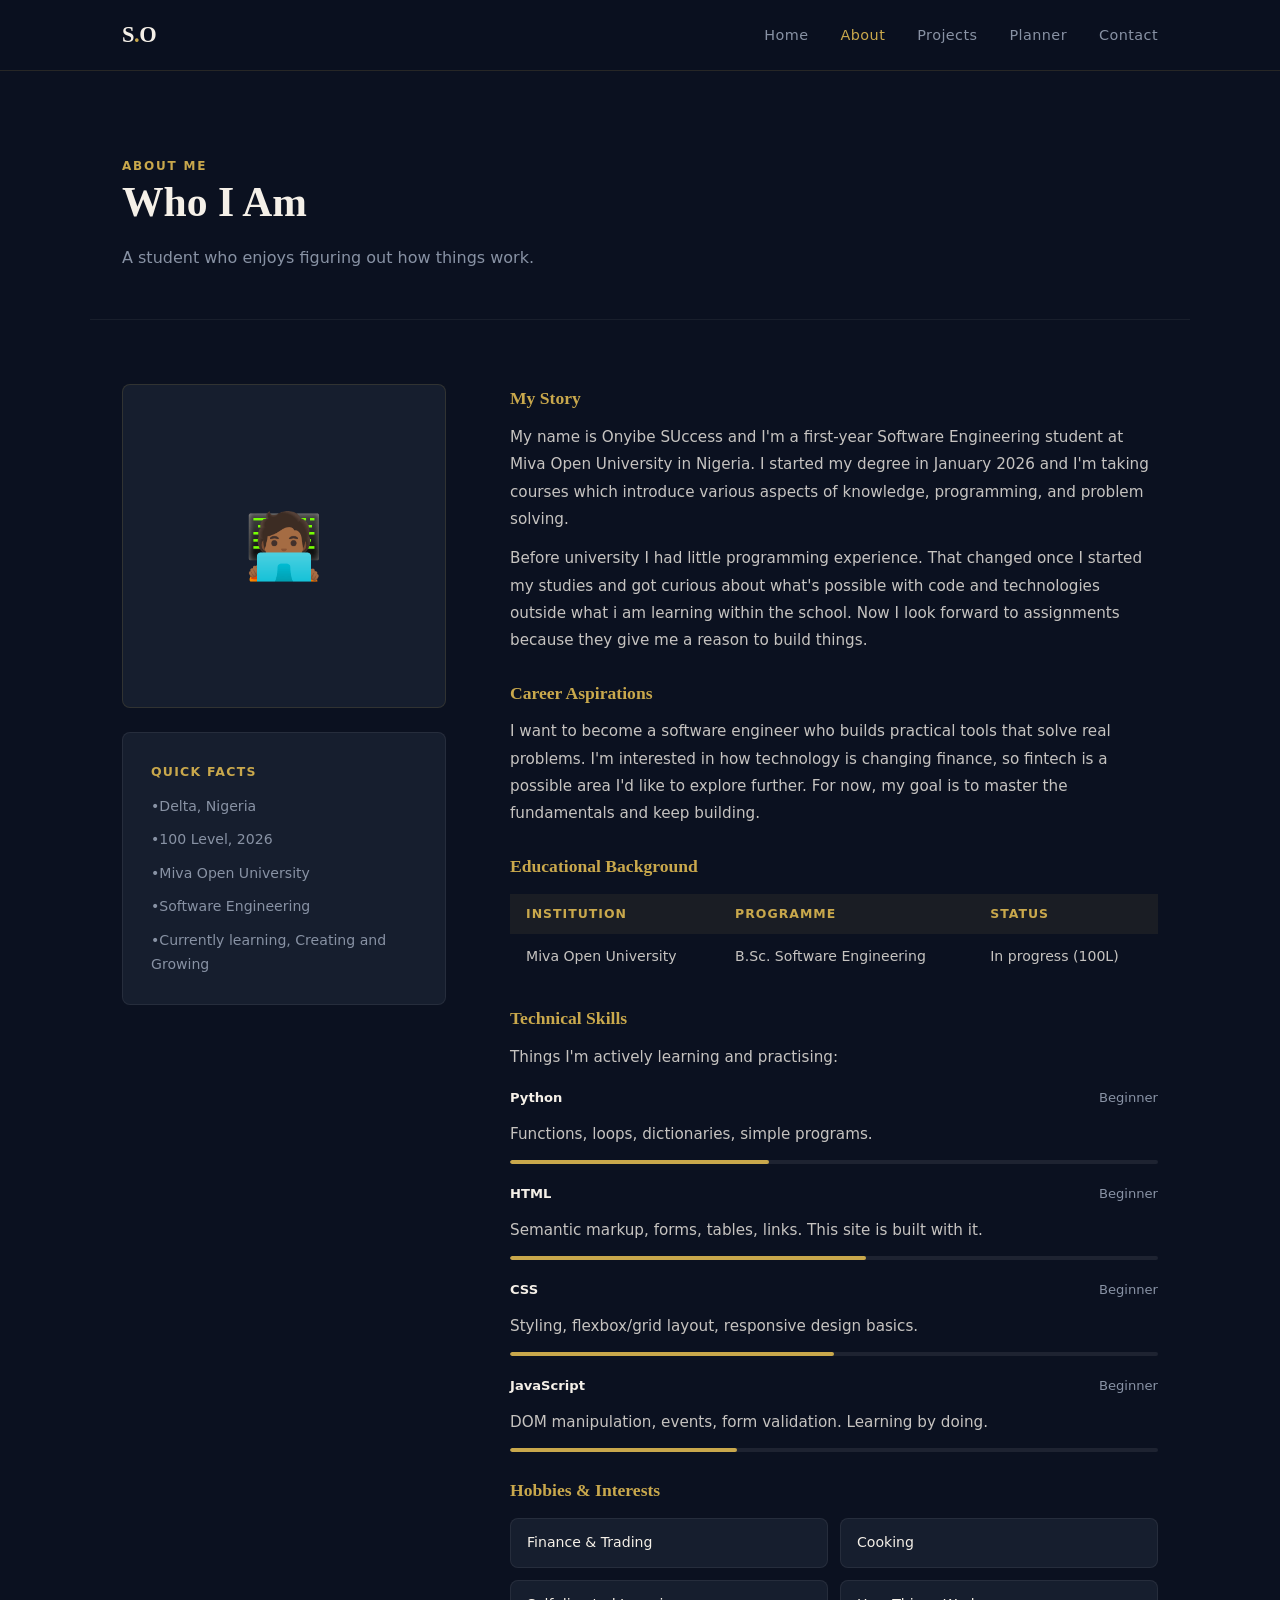
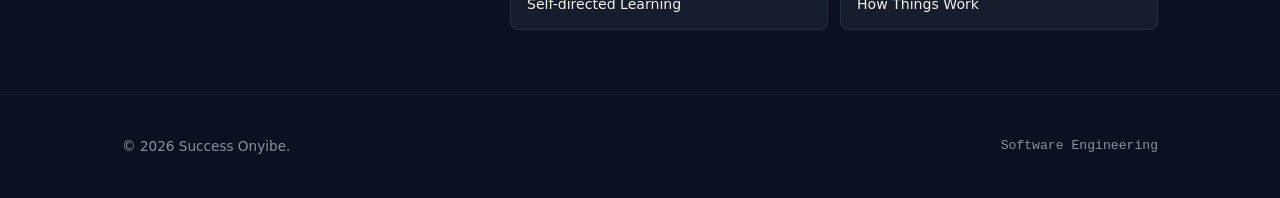
==== about.html @ 8c94c054 "Adding project files" ====
<!DOCTYPE html>
<html lang="en">
<head>
  <meta charset="UTF-8" />
  <meta name="viewport" content="width=device-width, initial-scale=1.0" />
  <title>About Me</title>
  <link rel="stylesheet" href="style.css" />
</head>
<body>
  <header>
    <nav>
      <a href="index.html" class="nav-logo">S<span>.</span>O</a>
      <ul class="nav-links" id="nav-links">
        <li><a href="index.html">Home</a></li>
        <li><a href="about.html" aria-current="page">About</a></li>
        <li><a href="projects.html">Projects</a></li>
        <li><a href="planner.html">Planner</a></li>
        <li><a href="contact.html">Contact</a></li>
      </ul>
      <button class="hamburger" id="hamburger" aria-label="Toggle navigation" aria-expanded="false">
        <span></span><span></span><span></span>
      </button>
    </nav>
  </header>

  <main id="main">

    <div class="page-hero">
      <span class="section-label">About Me</span>
      <h1 class="section-title">Who I Am</h1>
      <p style="color:var(--slate); max-width:520px;">
        A student who enjoys figuring out how things work.
      </p>
    </div>

    <div class="container">
      <div class="about-grid">

        <div>
          <div class="about-photo">
            🧑🏾‍💻
            <!-- <img src="photo.jpg" alt="Success Onyibe" /> -->
          </div>

          <div class="card" style="margin-top:1.5rem;">
            <p style="font-size:0.78rem; font-weight:700; letter-spacing:0.1em; text-transform:uppercase; color:var(--gold); margin-bottom:0.75rem;">Quick Facts</p>
            <ul style="display:flex; flex-direction:column; gap:0.6rem;">
              <li style="font-size:0.88rem; color:var(--slate);"> •Delta, Nigeria</li>
              <li style="font-size:0.88rem; color:var(--slate);"> •100 Level, 2026</li>
              <li style="font-size:0.88rem; color:var(--slate);"> •Miva Open University</li>
              <li style="font-size:0.88rem; color:var(--slate);"> •Software Engineering</li>
              <li style="font-size:0.88rem; color:var(--slate);"> •Currently learning, Creating and Growing</li>
            </ul>
          </div>
        </div>

        <div class="about-info">

          <h3>My Story</h3>
          <p>
            My name is Onyibe SUccess and I'm a first-year Software Engineering student at
            Miva Open University in Nigeria. I started my degree in January 2026 and I'm taking
            courses which introduce various aspects of knowledge, programming, and problem solving.
          </p>
          <p style="margin-top:0.75rem;">
            Before university I had little programming experience. That changed once I started
            my studies and got curious about what's possible with code and technologies outside 
            what i am learning within the school. 
            Now I look forward to assignments because they give me a reason to build things.
          </p>

          <h3>Career Aspirations</h3>
          <p>
            I want to become a software engineer who builds practical tools that solve real problems.
            I'm interested in how technology is changing finance, so fintech is a possible area I'd like to
            explore further. For now, my goal is to master the fundamentals and keep building.
          </p>

          <h3>Educational Background</h3>
          <table class="edu-table">
            <thead>
              <tr>
                <th>Institution</th>
                <th>Programme</th>
                <th>Status</th>
              </tr>
            </thead>
            <tbody>
              <tr>
                <td>Miva Open University</td>
                <td>B.Sc. Software Engineering</td>
                <td>In progress (100L)</td>
              </tr>
            </tbody>
          </table>

          <h3>Technical Skills</h3>
          <p>Things I'm actively learning and practising:</p>

          <div style="display:flex; flex-direction:column; gap:1.2rem; margin-top:1rem;">

            <div>
              <div class="skill-bar-label">
                <span class="skill-name">Python</span>
                <span>Beginner</span>
              </div>
              <p class="skill-desc">Functions, loops, dictionaries, simple programs.</p>
              <div class="skill-bar-wrap">
                <div class="skill-bar-track">
                  <div class="skill-bar-fill" style="width:40%"></div>
                </div>
              </div>
            </div>

            <div>
              <div class="skill-bar-label">
                <span class="skill-name">HTML</span>
                <span>Beginner</span>
              </div>
              <p class="skill-desc">Semantic markup, forms, tables, links. This site is built with it.</p>
              <div class="skill-bar-wrap">
                <div class="skill-bar-track">
                  <div class="skill-bar-fill" style="width:55%"></div>
                </div>
              </div>
            </div>

            <div>
              <div class="skill-bar-label">
                <span class="skill-name">CSS</span>
                <span>Beginner</span>
              </div>
              <p class="skill-desc">Styling, flexbox/grid layout, responsive design basics.</p>
              <div class="skill-bar-wrap">
                <div class="skill-bar-track">
                  <div class="skill-bar-fill" style="width:50%"></div>
                </div>
              </div>
            </div>

            <div>
              <div class="skill-bar-label">
                <span class="skill-name">JavaScript</span>
                <span>Beginner</span>
              </div>
              <p class="skill-desc">DOM manipulation, events, form validation. Learning by doing.</p>
              <div class="skill-bar-wrap">
                <div class="skill-bar-track">
                  <div class="skill-bar-fill" style="width:35%"></div>
                </div>
              </div>
            </div>

          </div>

          <h3>Hobbies &amp; Interests</h3>
          <div class="interests-grid">
            <div class="interest-item"> Finance &amp; Trading</div>
            <div class="interest-item"> Cooking</div>
            <div class="interest-item"> Self-directed Learning</div>
            <div class="interest-item"> How Things Work</div>
          </div>

        </div>
      </div>
    </div>

  </main>

  <footer>
    <div class="container footer-inner">
      <p class="footer-copy">&copy; 2026 Success Onyibe.</p>
      <p class="footer-note">Software Engineering</p>
    </div>
  </footer>

  <script src="script.js"></script>
</body>
</html>
---- style.css ----
/* ============================================================
   PORTFOLIO STYLESHEET — Success Onyibe
   All vanilla CSS. No libraries or frameworks.
   ============================================================ */


/* ── 1. CUSTOM PROPERTIES (variables) ── */
:root {
  --navy:      #0B1120;
  --navy-mid:  #111827;
  --navy-card: #161E2E;
  --gold:      #C9A84C;
  --gold-dim:  #a07e30;
  --offwhite:  #F5F0E8;
  --slate:     #8892A4;
  --white:     #ffffff;

  --font-display: Georgia, "Times New Roman", serif;
  --font-body:    system-ui, -apple-system, sans-serif;
  --font-mono:    "Courier New", Courier, monospace;

  --radius:   8px;
  --max-w:    1100px;
  --gap:      2rem;
  --transition: 0.25s ease;
}


/* ── 2. RESET & BASE ── */
*, *::before, *::after {
  box-sizing: border-box;
  margin: 0;
  padding: 0;
}

html {
  scroll-behavior: smooth;
}

body {
  background-color: var(--navy);
  color: var(--offwhite);
  font-family: var(--font-body);
  font-size: 1rem;
  line-height: 1.7;
  min-height: 100vh;
}

img {
  display: block;
  max-width: 100%;
}

a {
  color: var(--gold);
  text-decoration: none;
  transition: opacity var(--transition);
}

a:hover {
  opacity: 0.8;
}

ul {
  list-style: none;
}


/* ── 3. SKIP LINK (accessibility) ── */
.skip-link {
  position: absolute;
  top: -100px;
  left: 1rem;
  background: var(--gold);
  color: var(--navy);
  padding: 0.5rem 1rem;
  border-radius: var(--radius);
  font-weight: 700;
  z-index: 9999;
  transition: top 0.2s;
}

.skip-link:focus {
  top: 1rem;
}


/* ── 4. NAVIGATION ── */
header {
  position: sticky;
  top: 0;
  z-index: 100;
  background: rgba(11, 17, 32, 0.92);
  backdrop-filter: blur(10px);
  border-bottom: 1px solid rgba(201, 168, 76, 0.15);
}

nav {
  max-width: var(--max-w);
  margin: 0 auto;
  padding: 1rem 2rem;
  display: flex;
  align-items: center;
  justify-content: space-between;
}

.nav-logo {
  font-family: var(--font-display);
  font-size: 1.4rem;
  font-weight: 700;
  color: var(--offwhite);
  letter-spacing: -0.02em;
}

.nav-logo span {
  color: var(--gold);
}

.nav-links {
  display: flex;
  gap: 2rem;
}

.nav-links a {
  color: var(--slate);
  font-size: 0.9rem;
  font-weight: 500;
  letter-spacing: 0.03em;
  transition: color var(--transition);
}

.nav-links a:hover,
.nav-links a[aria-current="page"] {
  color: var(--offwhite);
  opacity: 1;
}

.nav-links a[aria-current="page"] {
  color: var(--gold);
}

/* Hamburger (mobile) */
.hamburger {
  display: none;
  flex-direction: column;
  gap: 5px;
  background: none;
  border: none;
  cursor: pointer;
  padding: 4px;
}

.hamburger span {
  display: block;
  width: 24px;
  height: 2px;
  background: var(--offwhite);
  transition: transform var(--transition), opacity var(--transition);
}

.hamburger.open span:nth-child(1) { transform: rotate(45deg) translate(5px, 5px); }
.hamburger.open span:nth-child(2) { opacity: 0; }
.hamburger.open span:nth-child(3) { transform: rotate(-45deg) translate(5px, -5px); }


/* ── 5. LAYOUT HELPERS ── */
.container {
  max-width: var(--max-w);
  margin: 0 auto;
  padding: 0 2rem;
}

.section {
  padding: 5rem 0;
}

.section-label {
  font-size: 0.75rem;
  font-weight: 700;
  letter-spacing: 0.15em;
  text-transform: uppercase;
  color: var(--gold);
  margin-bottom: 0.75rem;
}

.section-title {
  font-family: var(--font-display);
  font-size: clamp(1.8rem, 4vw, 2.6rem);
  font-weight: 700;
  color: var(--offwhite);
  line-height: 1.2;
  margin-bottom: 1rem;
}

.section-sub {
  color: var(--slate);
  max-width: 560px;
  margin-bottom: 3rem;
}

/* divider line */
.divider {
  width: 48px;
  height: 2px;
  background: var(--gold);
  margin: 1rem 0 2rem;
}


/* ── 6. BUTTONS ── */
.btn {
  display: inline-block;
  padding: 0.75rem 1.75rem;
  border-radius: var(--radius);
  font-size: 0.9rem;
  font-weight: 600;
  cursor: pointer;
  transition: transform var(--transition), box-shadow var(--transition);
  border: none;
}

.btn:hover {
  transform: translateY(-2px);
  box-shadow: 0 6px 20px rgba(0,0,0,0.4);
  opacity: 1;
}

.btn-primary {
  background: var(--gold);
  color: var(--navy);
}

.btn-outline {
  background: transparent;
  color: var(--offwhite);
  border: 1px solid rgba(245, 240, 232, 0.3);
}

.btn-outline:hover {
  border-color: var(--gold);
  color: var(--gold);
}


/* ── 7. HERO SECTION ── */
#hero {
  min-height: 100vh;
  display: flex;
  flex-direction: column;
  justify-content: center;
  padding: 6rem 2rem 4rem;
  max-width: var(--max-w);
  margin: 0 auto;
}

.hero-greeting {
  font-family: var(--font-mono);
  font-size: 0.9rem;
  color: var(--gold);
  margin-bottom: 1.25rem;
  display: flex;
  align-items: center;
  gap: 0.5rem;
}

.hero-greeting::before {
  content: ">";
  font-weight: 700;
}

.hero-name {
  font-family: var(--font-display);
  font-size: clamp(2.8rem, 8vw, 5.5rem);
  font-weight: 700;
  line-height: 1.05;
  color: var(--offwhite);
  letter-spacing: -0.03em;
  margin-bottom: 0.5rem;
}

.hero-name em {
  color: var(--gold);
  font-style: normal;
}

.hero-role {
  font-size: clamp(1rem, 2.5vw, 1.3rem);
  color: var(--slate);
  margin-bottom: 1.5rem;
}

.hero-bio {
  max-width: 520px;
  color: rgba(245, 240, 232, 0.75);
  line-height: 1.8;
  margin-bottom: 2.5rem;
}

.hero-actions {
  display: flex;
  gap: 1rem;
  flex-wrap: wrap;
  margin-bottom: 4rem;
}

.hero-stats {
  display: flex;
  gap: 3rem;
  flex-wrap: wrap;
}

.stat-item {
  display: flex;
  flex-direction: column;
}

.stat-number {
  font-family: var(--font-display);
  font-size: 2rem;
  font-weight: 700;
  color: var(--offwhite);
  line-height: 1;
}

.stat-label {
  font-size: 0.78rem;
  color: var(--slate);
  letter-spacing: 0.05em;
  margin-top: 0.25rem;
}

/* Photo placeholder (for when student adds real photo) */
.hero-photo {
  width: 120px;
  height: 120px;
  border-radius: 50%;
  background: var(--navy-card);
  border: 2px solid rgba(201, 168, 76, 0.3);
  display: flex;
  align-items: center;
  justify-content: center;
  font-size: 2.5rem;
  margin-bottom: 2rem;
  overflow: hidden;
}

.hero-photo img {
  width: 100%;
  height: 100%;
  object-fit: cover;
  border-radius: 50%;
}


/* ── 8. CARDS ── */
.card {
  background: var(--navy-card);
  border: 1px solid rgba(245, 240, 232, 0.07);
  border-radius: var(--radius);
  padding: 1.75rem;
  transition: border-color var(--transition), transform var(--transition);
}

.card:hover {
  border-color: rgba(201, 168, 76, 0.35);
  transform: translateY(-3px);
}

/* Grid for 3 columns */
.grid-3 {
  display: grid;
  grid-template-columns: repeat(3, 1fr);
  gap: var(--gap);
}

/* Grid for 2 columns */
.grid-2 {
  display: grid;
  grid-template-columns: repeat(2, 1fr);
  gap: var(--gap);
}


/* ── 9. SKILLS PAGE ── */
.skill-bar-wrap {
  margin-top: 0.75rem;
}

.skill-bar-label {
  display: flex;
  justify-content: space-between;
  font-size: 0.82rem;
  color: var(--slate);
  margin-bottom: 0.4rem;
}

.skill-bar-track {
  height: 4px;
  background: rgba(245, 240, 232, 0.08);
  border-radius: 4px;
  overflow: hidden;
}

.skill-bar-fill {
  height: 100%;
  background: var(--gold);
  border-radius: 4px;
  width: 0;
  transition: width 1s ease;
}

.skill-name {
  font-weight: 600;
  color: var(--offwhite);
  margin-bottom: 0.3rem;
}

.skill-desc {
  font-size: 0.85rem;
  color: var(--slate);
}

/* Tools list */
.tools-list {
  display: flex;
  flex-wrap: wrap;
  gap: 0.6rem;
  margin-top: 2rem;
}

.tool-tag {
  background: rgba(201, 168, 76, 0.1);
  border: 1px solid rgba(201, 168, 76, 0.25);
  color: var(--gold);
  padding: 0.35rem 0.85rem;
  border-radius: 99px;
  font-size: 0.82rem;
  font-family: var(--font-mono);
}


/* ── 10. PROJECTS PAGE ── */
.project-card {
  background: var(--navy-card);
  border: 1px solid rgba(245, 240, 232, 0.07);
  border-radius: var(--radius);
  overflow: hidden;
  transition: border-color var(--transition), transform var(--transition);
}

.project-card:hover {
  border-color: rgba(201, 168, 76, 0.35);
  transform: translateY(-3px);
}

.project-img {
  width: 100%;
  height: 180px;
  background: var(--navy-mid);
  display: flex;
  align-items: center;
  justify-content: center;
  color: var(--slate);
  font-size: 0.85rem;
  font-family: var(--font-mono);
  border-bottom: 1px solid rgba(245, 240, 232, 0.06);
}

.project-img img {
  width: 100%;
  height: 100%;
  object-fit: cover;
}

.project-body {
  padding: 1.5rem;
}

.project-tag {
  font-size: 0.72rem;
  font-weight: 700;
  letter-spacing: 0.1em;
  text-transform: uppercase;
  color: var(--gold);
  margin-bottom: 0.5rem;
}

.project-title {
  font-family: var(--font-display);
  font-size: 1.15rem;
  color: var(--offwhite);
  margin-bottom: 0.6rem;
}

.project-desc {
  font-size: 0.88rem;
  color: var(--slate);
  line-height: 1.7;
  margin-bottom: 1.2rem;
}

.project-links {
  display: flex;
  gap: 1rem;
  font-size: 0.85rem;
}

.project-links a {
  color: var(--gold);
  font-weight: 600;
}


/* ── 11. ACADEMIC PLANNER ── */
.planner-form {
  display: flex;
  gap: 0.75rem;
  margin-bottom: 2rem;
  flex-wrap: wrap;
}

.planner-form input,
.planner-form select {
  flex: 1;
  min-width: 160px;
  padding: 0.7rem 1rem;
  background: var(--navy-card);
  border: 1px solid rgba(245, 240, 232, 0.12);
  border-radius: var(--radius);
  color: var(--offwhite);
  font-family: var(--font-body);
  font-size: 0.9rem;
  outline: none;
  transition: border-color var(--transition);
}

.planner-form input:focus,
.planner-form select:focus {
  border-color: var(--gold);
}

.planner-form select option {
  background: var(--navy-mid);
}

.task-filters {
  display: flex;
  gap: 0.5rem;
  margin-bottom: 1.5rem;
  flex-wrap: wrap;
}

.filter-btn {
  padding: 0.4rem 1rem;
  border-radius: 99px;
  border: 1px solid rgba(245, 240, 232, 0.12);
  background: transparent;
  color: var(--slate);
  font-size: 0.82rem;
  cursor: pointer;
  transition: all var(--transition);
}

.filter-btn.active,
.filter-btn:hover {
  background: var(--gold);
  color: var(--navy);
  border-color: var(--gold);
}

/* task list */
#task-list {
  display: flex;
  flex-direction: column;
  gap: 0.75rem;
}

.task-item {
  display: flex;
  align-items: center;
  gap: 1rem;
  background: var(--navy-card);
  border: 1px solid rgba(245, 240, 232, 0.07);
  border-radius: var(--radius);
  padding: 1rem 1.25rem;
  transition: border-color var(--transition);
  animation: slideIn 0.25s ease;
}

@keyframes slideIn {
  from { opacity: 0; transform: translateY(-8px); }
  to   { opacity: 1; transform: translateY(0); }
}

.task-item.done {
  opacity: 0.5;
}

.task-checkbox {
  width: 18px;
  height: 18px;
  border: 2px solid var(--slate);
  border-radius: 4px;
  cursor: pointer;
  flex-shrink: 0;
  display: flex;
  align-items: center;
  justify-content: center;
  transition: all var(--transition);
  background: transparent;
  color: transparent;
  font-size: 12px;
}

.task-item.done .task-checkbox {
  background: var(--gold);
  border-color: var(--gold);
  color: var(--navy);
}

.task-text {
  flex: 1;
  font-size: 0.92rem;
}

.task-item.done .task-text {
  text-decoration: line-through;
}

.task-priority {
  font-size: 0.72rem;
  font-weight: 700;
  letter-spacing: 0.08em;
  text-transform: uppercase;
  padding: 0.2rem 0.6rem;
  border-radius: 99px;
}

.priority-high   { background: rgba(239,68,68,0.15);  color: #f87171; }
.priority-medium { background: rgba(201,168,76,0.15); color: var(--gold); }
.priority-low    { background: rgba(34,197,94,0.1);   color: #4ade80; }

.task-delete {
  background: none;
  border: none;
  color: var(--slate);
  cursor: pointer;
  font-size: 1.1rem;
  padding: 0.2rem 0.4rem;
  border-radius: 4px;
  transition: color var(--transition);
  line-height: 1;
}

.task-delete:hover {
  color: #f87171;
}

.planner-empty {
  text-align: center;
  color: var(--slate);
  padding: 3rem 0;
  font-size: 0.9rem;
}

/* stats row */
.planner-stats {
  display: flex;
  gap: 1.5rem;
  margin-bottom: 1.5rem;
  flex-wrap: wrap;
}

.planner-stat {
  font-size: 0.85rem;
  color: var(--slate);
}

.planner-stat strong {
  color: var(--offwhite);
}


/* ── 12. CONTACT PAGE ── */
.contact-grid {
  display: grid;
  grid-template-columns: 1fr 1.5fr;
  gap: 4rem;
  align-items: start;
}

.contact-info h3 {
  font-family: var(--font-display);
  font-size: 1.2rem;
  color: var(--offwhite);
  margin-bottom: 0.5rem;
}

.contact-info p {
  color: var(--slate);
  font-size: 0.9rem;
  margin-bottom: 1.5rem;
}

.contact-link-item {
  display: flex;
  align-items: center;
  gap: 0.75rem;
  margin-bottom: 1rem;
  font-size: 0.9rem;
  color: var(--offwhite);
}

.contact-link-item a {
  color: var(--slate);
  transition: color var(--transition);
}

.contact-link-item a:hover {
  color: var(--gold);
  opacity: 1;
}

.contact-icon {
  width: 36px;
  height: 36px;
  background: rgba(201, 168, 76, 0.1);
  border-radius: 8px;
  display: flex;
  align-items: center;
  justify-content: center;
  font-size: 1rem;
  flex-shrink: 0;
}

/* form */
.contact-form {
  display: flex;
  flex-direction: column;
  gap: 1.25rem;
}

.form-group {
  display: flex;
  flex-direction: column;
  gap: 0.4rem;
}

.form-group label {
  font-size: 0.82rem;
  font-weight: 600;
  color: var(--slate);
  letter-spacing: 0.05em;
  text-transform: uppercase;
}

.form-group input,
.form-group textarea {
  background: var(--navy-card);
  border: 1px solid rgba(245, 240, 232, 0.1);
  border-radius: var(--radius);
  color: var(--offwhite);
  font-family: var(--font-body);
  font-size: 0.95rem;
  padding: 0.8rem 1rem;
  outline: none;
  transition: border-color var(--transition);
  resize: vertical;
}

.form-group input:focus,
.form-group textarea:focus {
  border-color: var(--gold);
}

.form-error {
  font-size: 0.8rem;
  color: #f87171;
  display: none;
}

.form-error.show {
  display: block;
}

.form-success {
  background: rgba(34, 197, 94, 0.1);
  border: 1px solid rgba(34, 197, 94, 0.3);
  color: #4ade80;
  padding: 1rem;
  border-radius: var(--radius);
  font-size: 0.9rem;
  display: none;
}

.form-success.show {
  display: block;
}


/* ── 13. ABOUT PAGE ── */
.about-grid {
  display: grid;
  grid-template-columns: 1fr 2fr;
  gap: 4rem;
  align-items: start;
}

.about-photo {
  width: 100%;
  aspect-ratio: 1;
  background: var(--navy-card);
  border-radius: var(--radius);
  border: 1px solid rgba(201, 168, 76, 0.15);
  display: flex;
  align-items: center;
  justify-content: center;
  font-size: 4rem;
  overflow: hidden;
}

.about-photo img {
  width: 100%;
  height: 100%;
  object-fit: cover;
  border-radius: var(--radius);
}

.about-info h3 {
  font-family: var(--font-display);
  font-size: 1.1rem;
  color: var(--gold);
  margin-bottom: 0.6rem;
  margin-top: 1.5rem;
}

.about-info h3:first-child {
  margin-top: 0;
}

.about-info p,
.about-info li {
  color: rgba(245, 240, 232, 0.8);
  font-size: 0.95rem;
  line-height: 1.8;
}

.about-info ul {
  padding-left: 1.2rem;
}

.about-info ul li {
  list-style: disc;
  margin-bottom: 0.3rem;
}

/* Interests grid */
.interests-grid {
  display: grid;
  grid-template-columns: repeat(2, 1fr);
  gap: 0.75rem;
  margin-top: 0.75rem;
}

.interest-item {
  background: var(--navy-card);
  border: 1px solid rgba(245, 240, 232, 0.07);
  border-radius: var(--radius);
  padding: 0.75rem 1rem;
  font-size: 0.88rem;
  color: var(--offwhite);
  display: flex;
  align-items: center;
  gap: 0.5rem;
}

.interest-item span:first-child {
  font-size: 1.1rem;
}


/* ── 14. FOOTER ── */
footer {
  border-top: 1px solid rgba(245, 240, 232, 0.07);
  padding: 2.5rem 2rem;
  margin-top: 4rem;
}

.footer-inner {
  display: flex;
  align-items: center;
  justify-content: space-between;
  flex-wrap: wrap;
  gap: 1rem;
}

.footer-copy {
  font-size: 0.85rem;
  color: var(--slate);
}

.footer-note {
  font-size: 0.82rem;
  color: var(--slate);
  font-family: var(--font-mono);
}


/* ── 15. PAGE HERO (inner pages) ── */
.page-hero {
  padding: 5rem 2rem 3rem;
  max-width: var(--max-w);
  margin: 0 auto;
  border-bottom: 1px solid rgba(245, 240, 232, 0.06);
  margin-bottom: 4rem;
}

.page-hero .section-label {
  margin-bottom: 0.5rem;
}


/* ── 16. TABLE (for about page) ── */
.edu-table {
  width: 100%;
  border-collapse: collapse;
  margin-top: 0.75rem;
  font-size: 0.88rem;
}

.edu-table th {
  text-align: left;
  padding: 0.6rem 1rem;
  background: rgba(201, 168, 76, 0.08);
  color: var(--gold);
  font-weight: 600;
  font-size: 0.78rem;
  letter-spacing: 0.08em;
  text-transform: uppercase;
}

.edu-table td {
  padding: 0.7rem 1rem;
  color: rgba(245, 240, 232, 0.8);
  border-bottom: 1px solid rgba(245, 240, 232, 0.05);
}

.edu-table tr:last-child td {
  border-bottom: none;
}


/* ── 17. MEDIA (video/audio section on projects) ── */
.media-embed {
  width: 100%;
  border-radius: var(--radius);
  border: 1px solid rgba(245, 240, 232, 0.07);
  overflow: hidden;
  background: var(--navy-card);
}

.media-embed iframe,
.media-embed video,
.media-embed audio {
  width: 100%;
  display: block;
}

.audio-wrap {
  padding: 1.5rem;
}

.audio-wrap p {
  font-size: 0.85rem;
  color: var(--slate);
  margin-bottom: 0.75rem;
}

.audio-wrap audio {
  width: 100%;
}


/* ── 18. ANIMATIONS ── */
/* (removed scroll-triggered fade-in and typewriter cursor) */


/* ── 19. RESPONSIVE ── */
@media (max-width: 768px) {
  .nav-links {
    display: none;
    flex-direction: column;
    position: absolute;
    top: 100%;
    left: 0;
    right: 0;
    background: var(--navy-mid);
    padding: 1.5rem 2rem;
    gap: 1.25rem;
    border-bottom: 1px solid rgba(201, 168, 76, 0.15);
  }

  .nav-links.open {
    display: flex;
  }

  header {
    position: relative;
  }

  .hamburger {
    display: flex;
  }

  .grid-3 {
    grid-template-columns: 1fr;
  }

  .grid-2 {
    grid-template-columns: 1fr;
  }

  .contact-grid {
    grid-template-columns: 1fr;
    gap: 2.5rem;
  }

  .about-grid {
    grid-template-columns: 1fr;
  }

  .about-photo {
    max-width: 200px;
  }

  .hero-stats {
    gap: 2rem;
  }

  .footer-inner {
    flex-direction: column;
    text-align: center;
  }
}

@media (max-width: 480px) {
  nav {
    padding: 1rem;
  }

  .container {
    padding: 0 1rem;
  }

  .section {
    padding: 3.5rem 0;
  }

  #hero {
    padding: 4rem 1rem 3rem;
  }

  .page-hero {
    padding: 3.5rem 1rem 2rem;
  }

  .interests-grid {
    grid-template-columns: 1fr;
  }
}

/* Reduced motion */
@media (prefers-reduced-motion: reduce) {
  *, *::before, *::after {
    animation-duration: 0.01ms !important;
    transition-duration: 0.01ms !important;
  }
}
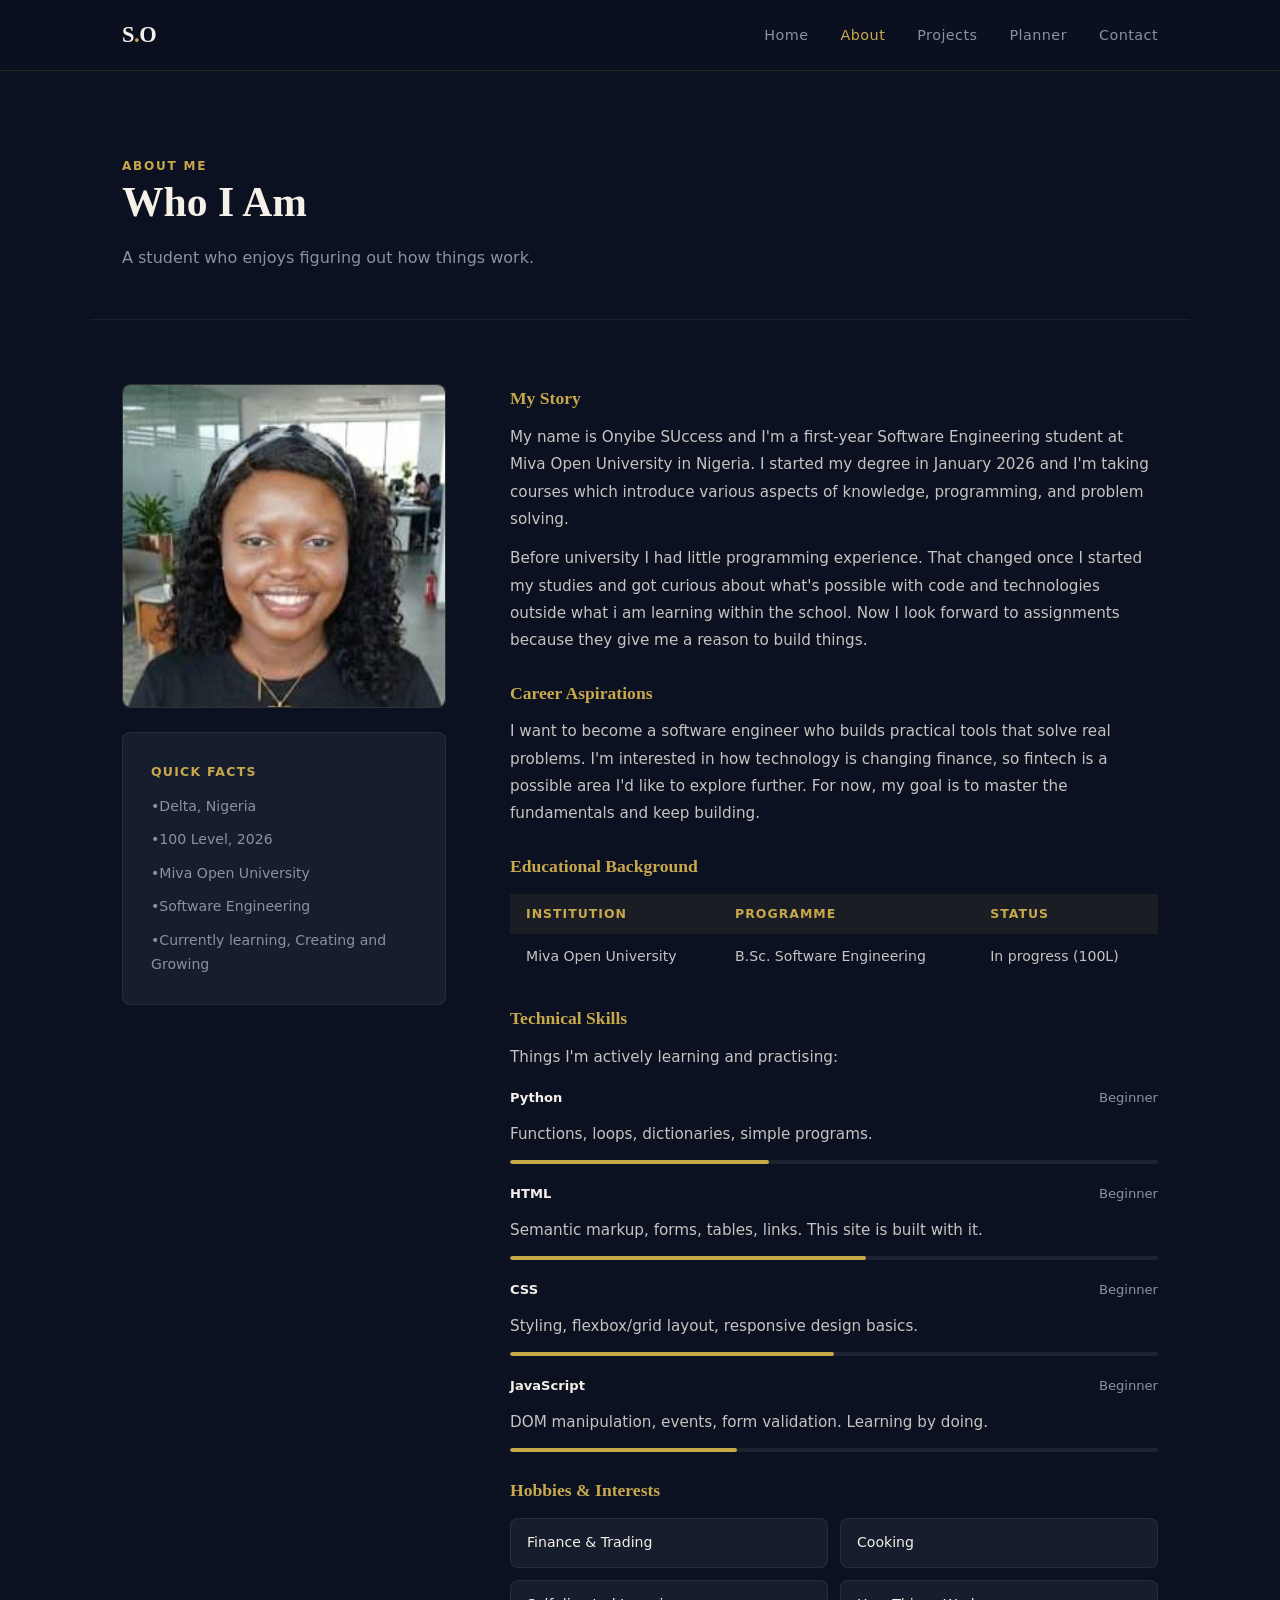
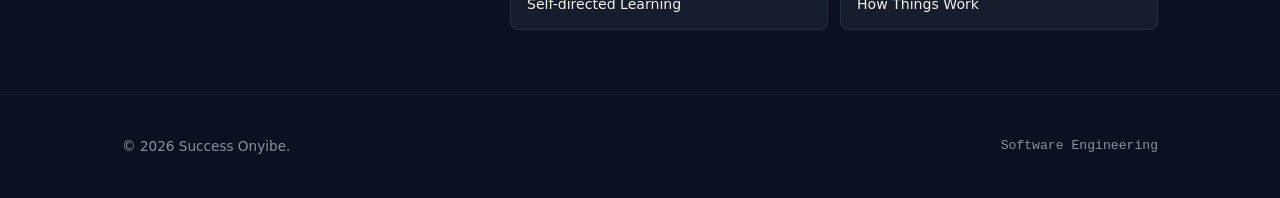
==== commit ee532ec7: "Text Updates" ====
--- a/about.html
+++ b/about.html
@@ -38,8 +38,7 @@
 
         <div>
           <div class="about-photo">
-            🧑🏾‍💻
-            <!-- <img src="photo.jpg" alt="Success Onyibe" /> -->
+            <img src="photo.jpg" alt="Success Onyibe" />
           </div>
 
           <div class="card" style="margin-top:1.5rem;">
--- a/style.css
+++ b/style.css
@@ -1,10 +1,4 @@
-/* ============================================================
-   PORTFOLIO STYLESHEET — Success Onyibe
-   All vanilla CSS. No libraries or frameworks.
-   ============================================================ */
-
-
-/* ── 1. CUSTOM PROPERTIES (variables) ── */
+/*1. CUSTOM PROPERTIES (variables)*/
 :root {
   --navy:      #0B1120;
   --navy-mid:  #111827;
@@ -26,7 +20,7 @@
 }
 
 
-/* ── 2. RESET & BASE ── */
+/*2. RESET & BASE*/
 *, *::before, *::after {
   box-sizing: border-box;
   margin: 0;
@@ -66,7 +60,7 @@
 }
 
 
-/* ── 3. SKIP LINK (accessibility) ── */
+/*3. SKIP LINK (accessibility)*/
 .skip-link {
   position: absolute;
   top: -100px;
@@ -85,7 +79,7 @@
 }
 
 
-/* ── 4. NAVIGATION ── */
+/*4. NAVIGATION*/
 header {
   position: sticky;
   top: 0;
@@ -163,7 +157,7 @@
 .hamburger.open span:nth-child(3) { transform: rotate(-45deg) translate(5px, -5px); }
 
 
-/* ── 5. LAYOUT HELPERS ── */
+/*5. LAYOUT HELPERS*/
 .container {
   max-width: var(--max-w);
   margin: 0 auto;
@@ -207,7 +201,7 @@
 }
 
 
-/* ── 6. BUTTONS ── */
+/* 6. BUTTONS */
 .btn {
   display: inline-block;
   padding: 0.75rem 1.75rem;
@@ -242,7 +236,77 @@
 }
 
 
-/* ── 7. HERO SECTION ── */
+/* 6b. HERO ACTION LINKS */
+.hero-actions {
+  justify-content: center;
+  align-items: center;
+  column-gap: 0;
+}
+
+.hero-actions .btn {
+  position: relative;
+  display: inline-block;
+  background: none;
+  border: none;
+  border-radius: 0;
+  padding: 0.3rem 0 0.6rem;
+  font-family: var(--font-mono);
+  font-size: 0.78rem;
+  font-weight: 600;
+  letter-spacing: 0.15em;
+  text-transform: uppercase;
+  color: var(--slate);
+}
+
+.hero-actions .btn::after {
+  content: "";
+  position: absolute;
+  left: 50%;
+  bottom: 0;
+  width: 0;
+  height: 1px;
+  background: currentColor;
+  transform: translateX(-50%);
+  transition: width var(--transition);
+}
+
+.hero-actions .btn:hover {
+  transform: none;
+  box-shadow: none;
+  color: var(--offwhite);
+}
+
+.hero-actions .btn:hover::after {
+  width: 100%;
+}
+
+.hero-actions .btn-primary {
+  color: var(--gold);
+  margin-right: 2.5rem;
+}
+
+.hero-actions .btn-primary:hover {
+  color: var(--gold);
+}
+
+.hero-actions .btn-primary::before {
+  content: "";
+  position: absolute;
+  right: -1.35rem;
+  top: 50%;
+  width: 3px;
+  height: 3px;
+  border-radius: 50%;
+  background: rgba(245, 240, 232, 0.3);
+  transform: translateY(-50%);
+}
+
+.hero-actions .btn-outline {
+  margin-left: 2.5rem;
+}
+
+
+/*7. HERO SECTION*/
 #hero {
   min-height: 100vh;
   display: flex;
@@ -297,39 +361,62 @@
 }
 
 .hero-actions {
-  display: flex;
-  gap: 1rem;
+  display: none;
+}
+
+/*Hero stats, reset as a running caption line*/
+.hero-stats {
+  display: flex;
+  align-items: baseline;
   flex-wrap: wrap;
-  margin-bottom: 4rem;
-}
-
-.hero-stats {
-  display: flex;
-  gap: 3rem;
-  flex-wrap: wrap;
+  row-gap: 0.75rem;
+  column-gap: 0;
+  padding-top: 1.85rem;
+  margin-top: 0.5rem;
+  border-top: 1px solid rgba(245, 240, 232, 0.14);
 }
 
 .stat-item {
   display: flex;
-  flex-direction: column;
+  align-items: baseline;
+  flex-direction: row;
+  position: relative;
+  margin-right: 1.85rem;
+  padding-right: 1.85rem;
+}
+
+.stat-item:not(:last-child)::after {
+  content: "";
+  position: absolute;
+  right: 0;
+  top: 0.15em;
+  width: 1px;
+  height: 0.85em;
+  background: rgba(245, 240, 232, 0.18);
 }
 
 .stat-number {
   font-family: var(--font-display);
-  font-size: 2rem;
-  font-weight: 700;
-  color: var(--offwhite);
+  font-style: italic;
+  font-weight: 400;
+  font-size: 1.05rem;
+  color: var(--gold);
   line-height: 1;
+  white-space: nowrap;
 }
 
 .stat-label {
-  font-size: 0.78rem;
-  color: var(--slate);
-  letter-spacing: 0.05em;
-  margin-top: 0.25rem;
-}
-
-/* Photo placeholder (for when student adds real photo) */
+  font-family: var(--font-mono);
+  font-size: 0.66rem;
+  letter-spacing: 0.06em;
+  text-transform: lowercase;
+  color: var(--slate);
+  margin-top: 0;
+  margin-left: 0.4rem;
+  white-space: nowrap;
+}
+
+
 .hero-photo {
   width: 120px;
   height: 120px;
@@ -352,7 +439,7 @@
 }
 
 
-/* ── 8. CARDS ── */
+/* 8. CARDS */
 .card {
   background: var(--navy-card);
   border: 1px solid rgba(245, 240, 232, 0.07);
@@ -373,6 +460,69 @@
   gap: var(--gap);
 }
 
+/* 8b. HOME NAV INDEX */
+.grid-3:has(> .card) {
+  display: flex;
+  flex-direction: column;
+  gap: 0;
+  border-top: 1px solid rgba(245, 240, 232, 0.12);
+  counter-reset: navindex;
+}
+
+.grid-3:has(> .card) .card {
+  counter-increment: navindex;
+  display: flex;
+  flex-wrap: wrap;
+  align-items: baseline;
+  column-gap: 1.5rem;
+  row-gap: 0.35rem;
+  padding: 1.6rem 0.25rem;
+  border: none;
+  border-bottom: 1px solid rgba(245, 240, 232, 0.12);
+  border-radius: 0;
+  background: transparent;
+  transform: none;
+  transition: padding-left var(--transition), background var(--transition), border-color var(--transition);
+}
+
+.grid-3:has(> .card) .card::before {
+  content: counter(navindex, decimal-leading-zero);
+  flex: 0 0 auto;
+  font-family: var(--font-display);
+  font-style: italic;
+  font-size: 1.15rem;
+  color: var(--gold-dim);
+}
+
+.grid-3:has(> .card) .card h3 {
+  flex: 0 1 190px;
+  margin-bottom: 0 !important;
+}
+
+.grid-3:has(> .card) .card p {
+  flex: 1 1 260px;
+}
+
+.grid-3:has(> .card) .card::after {
+  content: "\2192";
+  flex: 0 0 auto;
+  margin-left: auto;
+  font-family: var(--font-mono);
+  color: var(--slate);
+  transition: transform var(--transition), color var(--transition);
+}
+
+.grid-3:has(> .card) .card:hover {
+  background: rgba(201, 168, 76, 0.05);
+  padding-left: 1rem;
+  border-color: rgba(201, 168, 76, 0.3);
+}
+
+.grid-3:has(> .card) .card:hover::after {
+  color: var(--gold);
+  transform: translateX(5px);
+}
+
 /* Grid for 2 columns */
 .grid-2 {
   display: grid;
@@ -381,7 +531,7 @@
 }
 
 
-/* ── 9. SKILLS PAGE ── */
+/* 9. SKILLS PAGE */
 .skill-bar-wrap {
   margin-top: 0.75rem;
 }
@@ -511,7 +661,7 @@
 }
 
 
-/* ── 11. ACADEMIC PLANNER ── */
+/*11. ACADEMIC PLANNER*/
 .planner-form {
   display: flex;
   gap: 0.75rem;
@@ -681,7 +831,7 @@
 }
 
 
-/* ── 12. CONTACT PAGE ── */
+/*12. CONTACT PAGE*/
 .contact-grid {
   display: grid;
   grid-template-columns: 1fr 1.5fr;
@@ -798,7 +948,7 @@
 }
 
 
-/* ── 13. ABOUT PAGE ── */
+/*13. ABOUT PAGE*/
 .about-grid {
   display: grid;
   grid-template-columns: 1fr 2fr;
@@ -950,7 +1100,7 @@
 }
 
 
-/* ── 17. MEDIA (video/audio section on projects) ── */
+/*17. MEDIA (video/audio section on projects)*/
 .media-embed {
   width: 100%;
   border-radius: var(--radius);
@@ -979,11 +1129,6 @@
 .audio-wrap audio {
   width: 100%;
 }
-
-
-/* ── 18. ANIMATIONS ── */
-/* (removed scroll-triggered fade-in and typewriter cursor) */
-
 
 /* ── 19. RESPONSIVE ── */
 @media (max-width: 768px) {
@@ -1033,8 +1178,9 @@
     max-width: 200px;
   }
 
-  .hero-stats {
-    gap: 2rem;
+  .stat-item {
+    margin-right: 1.1rem;
+    padding-right: 1.1rem;
   }
 
   .footer-inner {
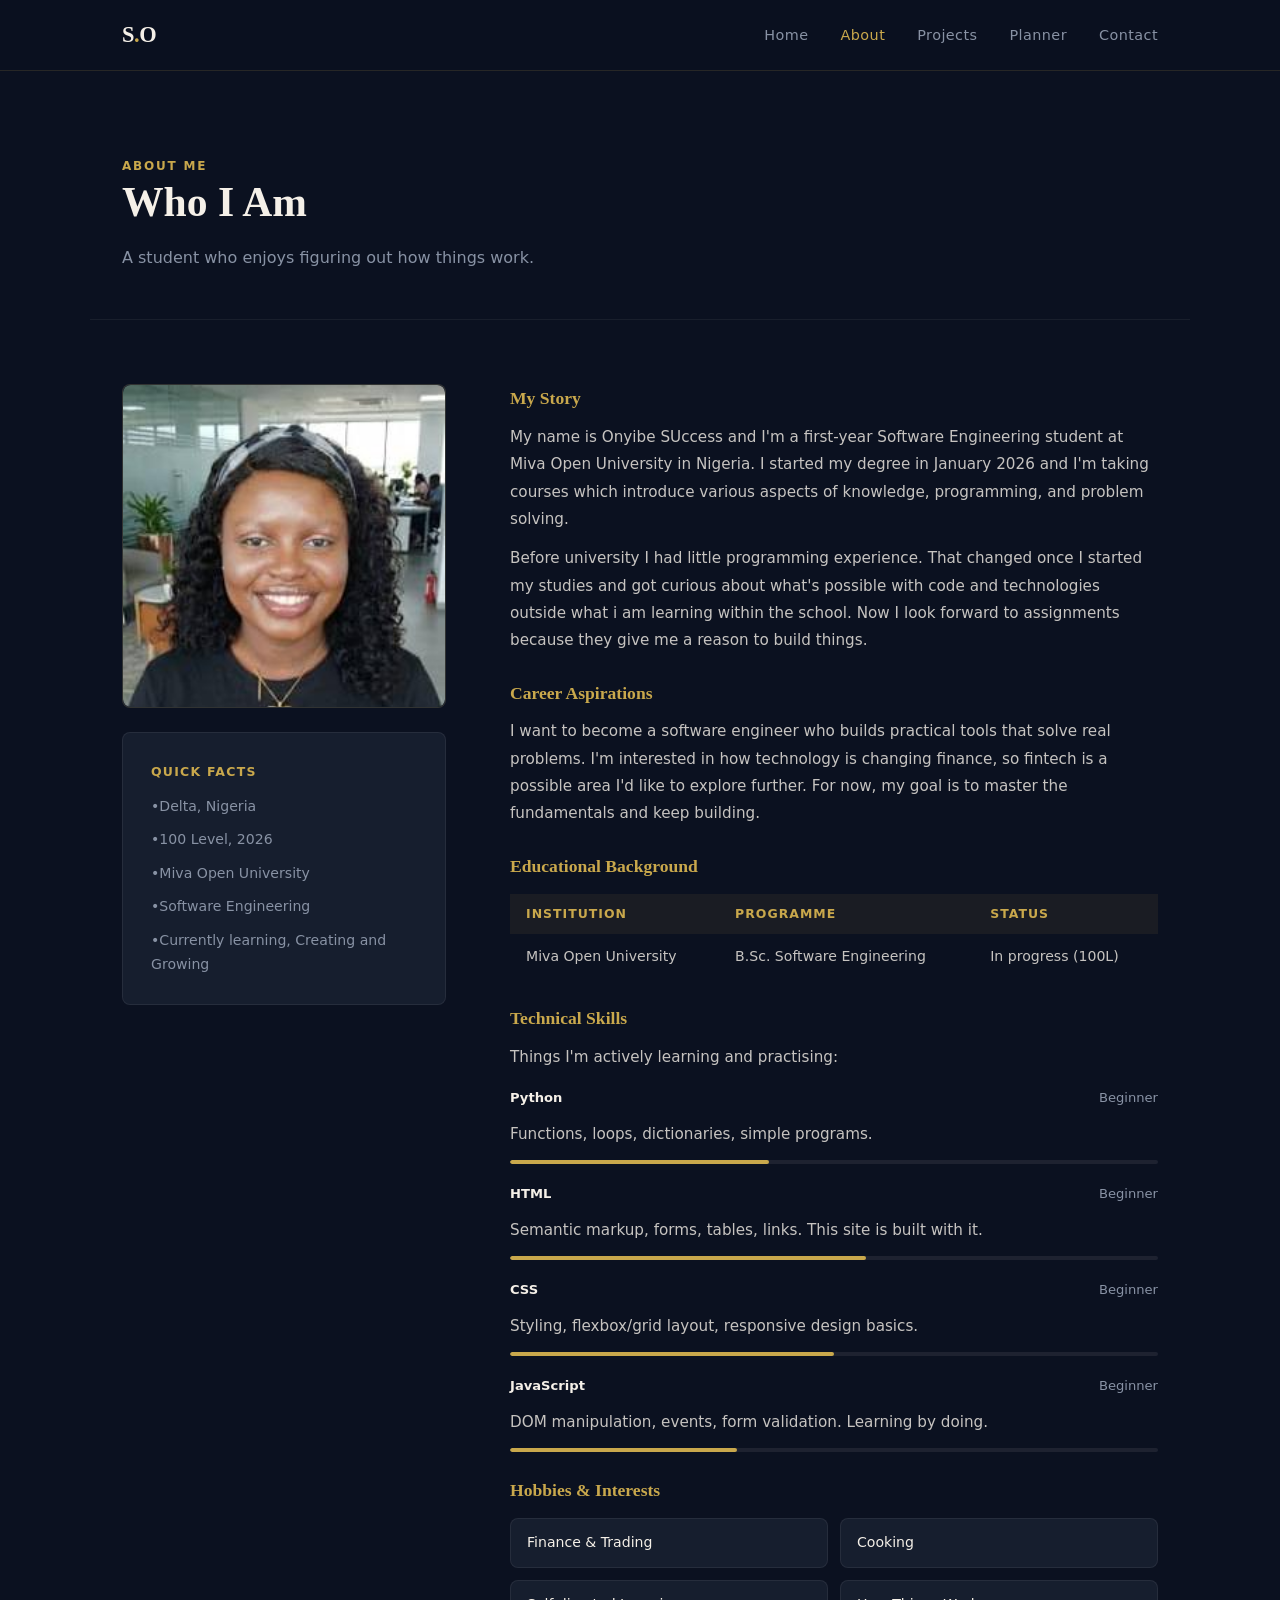
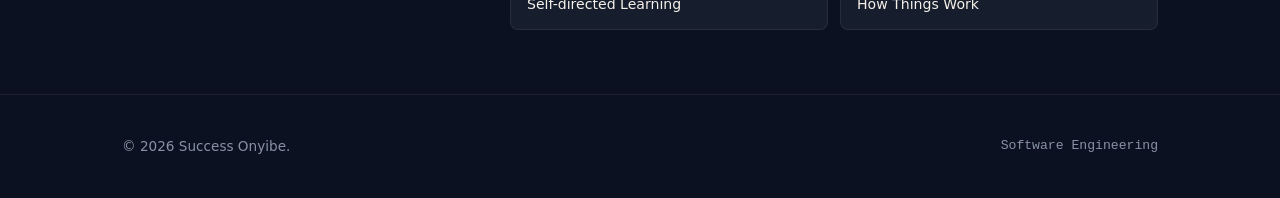
==== commit 65160edc: "Added floating up dots animations" ====
--- a/about.html
+++ b/about.html
@@ -7,6 +7,7 @@
   <link rel="stylesheet" href="style.css" />
 </head>
 <body>
+  <div class="particle-bg" id="particle-container"></div>
   <header>
     <nav>
       <a href="index.html" class="nav-logo">S<span>.</span>O</a>
--- a/style.css
+++ b/style.css
@@ -8,17 +8,14 @@
   --offwhite:  #F5F0E8;
   --slate:     #8892A4;
   --white:     #ffffff;
-
   --font-display: Georgia, "Times New Roman", serif;
   --font-body:    system-ui, -apple-system, sans-serif;
   --font-mono:    "Courier New", Courier, monospace;
-
   --radius:   8px;
   --max-w:    1100px;
   --gap:      2rem;
   --transition: 0.25s ease;
 }
-
 
 /*2. RESET & BASE*/
 *, *::before, *::after {
@@ -1222,3 +1219,43 @@
     transition-duration: 0.01ms !important;
   }
 }
+
+/* ==========================================================================
+   Ambient Background Particles Setup
+   ========================================================================== */
+
+/* The outer container spans the entire viewport fixed behind everything */
+.particle-bg {
+  position: fixed;
+  inset: 0;
+  pointer-events: none; /* Allows user clicks to pass right through to buttons/links */
+  z-index: -1;          /* Sits comfortably behind your main grid layout and cards */
+  overflow: hidden;
+}
+
+/* Base styles shared by all dynamically created particle elements */
+.particle-bg span {
+  position: absolute;
+  background: rgba(201, 168, 76, 0.25); /* Uses your --gold palette with subtle opacity */
+  border-radius: 50%;
+  bottom: -20px;                       /* Starts just beneath the viewable screen edge */
+  animation: floatUp linear infinite;
+}
+
+/* The core movement animation engine */
+@keyframes floatUp {
+  0% {
+    transform: translateY(0) translateX(0);
+    opacity: 0;
+  }
+  15% {
+    opacity: 0.6; /* Gently fades into view as it floats upward */
+  }
+  85% {
+    opacity: 0.6;
+  }
+  100% {
+    transform: translateY(-105vh) translateX(50px); /* Travels past the top of the viewport with a slight drift */
+    opacity: 0; /* Fades out smoothly at the end of its life cycle */
+  }
+}
